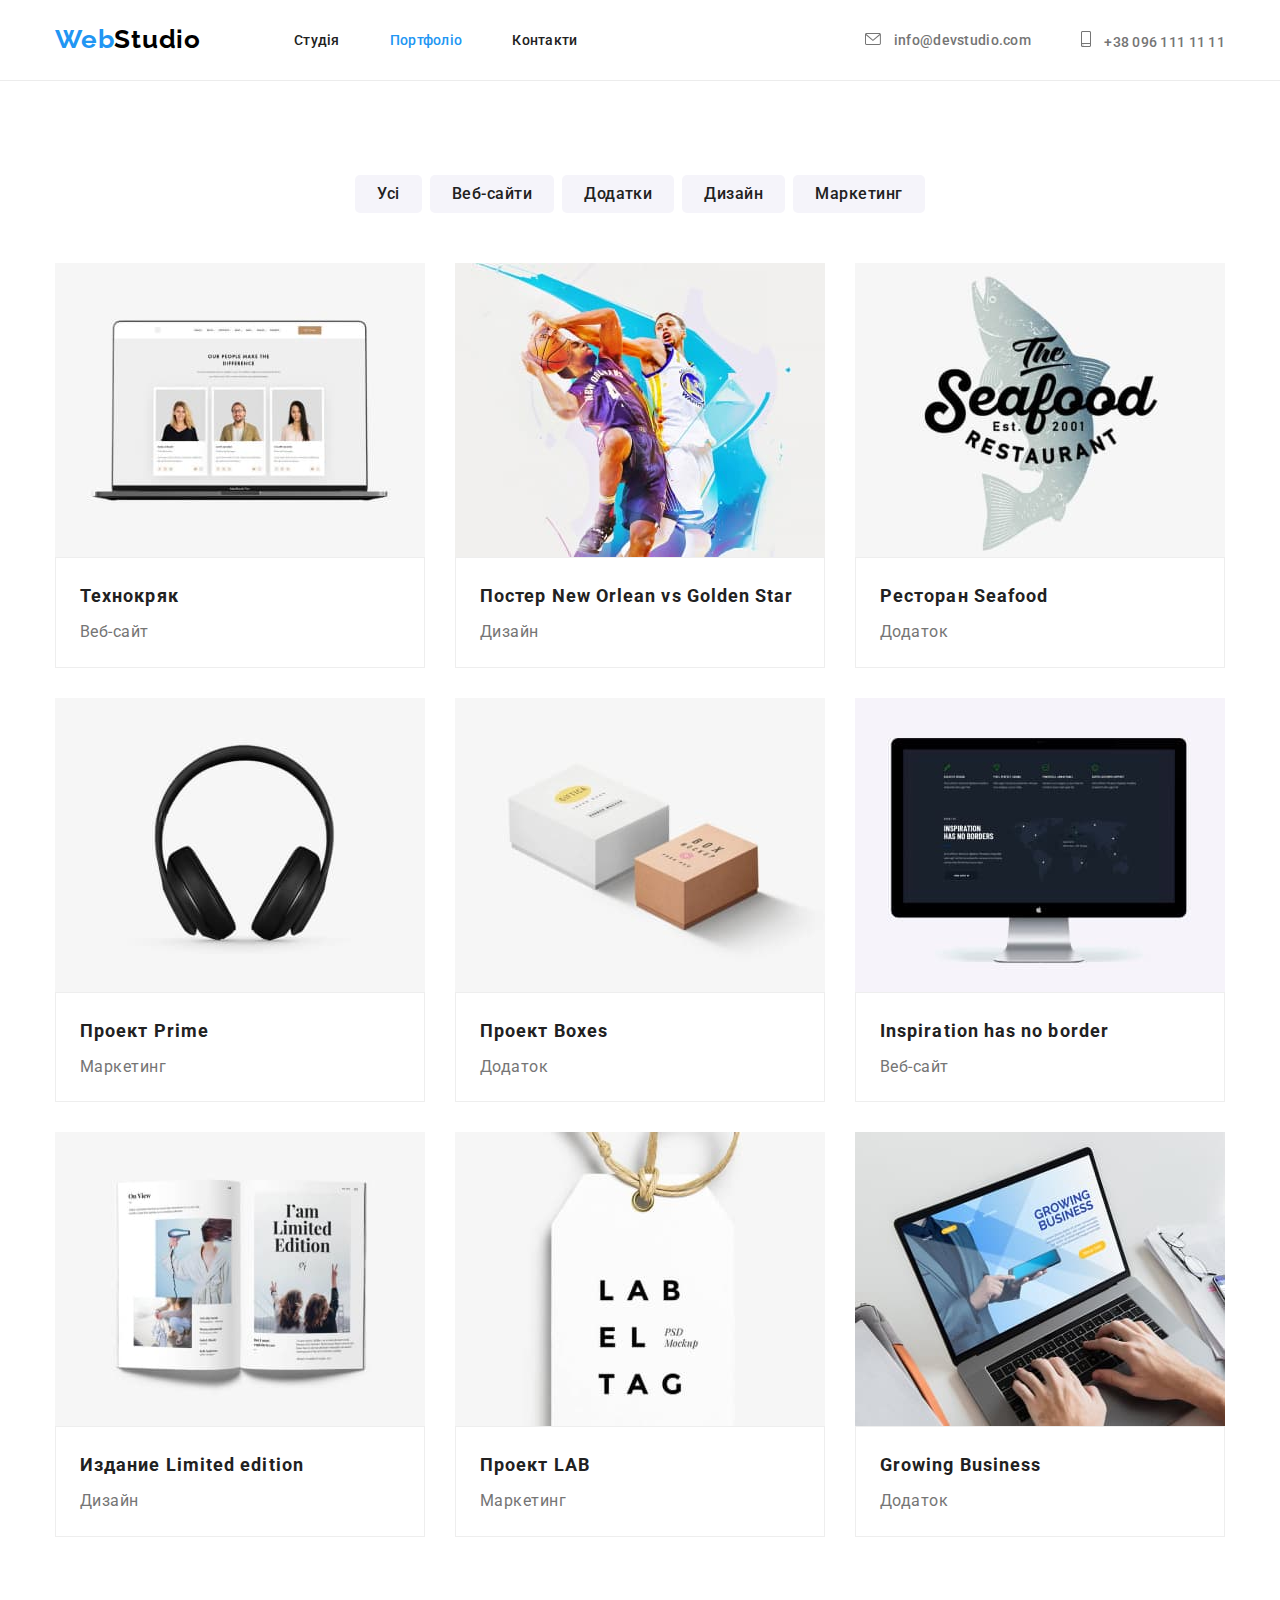
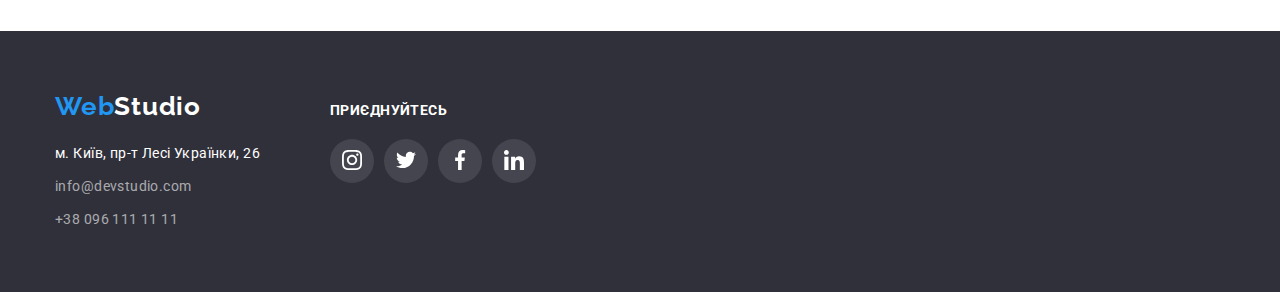
==== portfolio.html @ df3f011e "додані розмітка секціх клієнти, іконки" ====
<!DOCTYPE html>
<html lang="uk">
  <head>
    <meta charset="UTF-8" />
    <meta http-equiv="X-UA-Compatible" content="IE=edge" />
    <meta name="viewport" content="width=device-width, initial-scale=1.0" />
    <title>WebStudio</title>

    <link rel="preconnect" href="https://fonts.googleapis.com" />
    <link rel="preconnect" href="https://fonts.gstatic.com" crossorigin />
    <link
      href="https://fonts.googleapis.com/css2?family=Raleway:wght@700&family=Roboto:wght@400;500;700;900&display=swap"
      rel="stylesheet"
    />

    <link
      rel="stylesheet"
      href="https://cdnjs.cloudflare.com/ajax/libs/modern-normalize/1.1.0/modern-normalize.min.css"
    />
    <link rel="stylesheet" href="./css/styles.css" />
  </head>
  <body>
    <!-- хедер -->

    <header class="header">
      <div class="container site-nav">
        <nav class="nav">
          <a href="./index.html" class="logo"> <span class="accent-logo">Web</span>Studio</a>
          <ul class="site-menu">
            <li class="item"><a href="./index.html" class="link">Студія</a></li>
            <li class="item"><a href="./portfolio.html" class="link current">Портфоліо</a></li>
            <li class="item"><a href="" class="link">Контакти</a></li>
          </ul>
        </nav>
        <ul class="contact-list">
          <li class="item">
            <a href="mailto:info@devstudio.com" class="link">
              <svg class="contact-icon" width="16px" height="12px">
                <use href="./images/symbol-defs.svg#icon-envelope"></use>
              </svg>
              info@devstudio.com</a
            >
          </li>
          <li class="item">
            <a href="tel:+380961111111" class="link">
              <svg class="contact-icon" width="10px" height="16px">
                <use href="./images/symbol-defs.svg#icon-smartphone"></use>
              </svg>
              +38 096 111 11 11</a
            >
          </li>
        </ul>
      </div>
    </header>

    <main>
      <!-- герой -->

      <section class="section">
        <div class="container">
          <h1 class="visual-hiden">Портфоліо</h1>
          <ul class="buttons-list">
            <li class="item"><button type="button" class="button curent">Усі</button></li>
            <li class="item"><button type="button" class="button">Веб-сайти</button></li>
            <li class="item"><button type="button" class="button">Додатки</button></li>
            <li class="item"><button type="button" class="button">Дизайн</button></li>
            <li class="item"><button type="button" class="button">Маркетинг</button></li>
          </ul>

          <ul class="galery">
            <li class="galery-card">
              <img src="./images/portf1.jpg" alt="Ноутбук" width="370" />
              <div class="card-info">
                <h2 class="card-title">Технокряк</h2>
                <p class="card-text">Веб-сайт</p>
              </div>
            </li>
            <li class="galery-card">
              <img
                src="./images/portf2.jpg"
                alt="Баскетбольний матч New Orlean vs Golden Star"
                width="370"
              />
              <div class="card-info">
                <h2 class="card-title">Постер New Orlean vs Golden Star</h2>
                <p class="card-text">Дизайн</p>
              </div>
            </li>
            <li class="galery-card">
              <img src="./images/portf3.jpg" alt="Постер ресторана Seafood" width="370" />
              <div class="card-info">
                <h2 class="card-title">Ресторан Seafood</h2>
                <p class="card-text">Додаток</p>
              </div>
            </li>
            <li class="galery-card">
              <img src="./images/portf4.jpg" alt="Навушники" width="370" />
              <div class="card-info">
                <h2 class="card-title">Проект Prime</h2>
                <p class="card-text">Маркетинг</p>
              </div>
            </li>
            <li class="galery-card">
              <img src="./images/portf5.jpg" alt="Дві коробки" width="370" />
              <div class="card-info">
                <h2 class="card-title">Проект Boxes</h2>
                <p class="card-text">Додаток</p>
              </div>
            </li>
            <li class="galery-card">
              <img src="./images/portf6.jpg" alt="Екран монитора" width="370" />
              <div class="card-info">
                <h2 class="card-title">Inspiration has no border</h2>
                <p class="card-text">Веб-сайт</p>
              </div>
            </li>
            <li class="galery-card">
              <img src="./images/portf7.jpg" alt="Відкритий журнал" width="370" />
              <div class="card-info">
                <h2 class="card-title">Издание Limited edition</h2>
                <p class="card-text">Дизайн</p>
              </div>
            </li>
            <li class="galery-card">
              <img src="./images/portf8.jpg" alt="Лейбл проекта LAB" width="370" />
              <div class="card-info">
                <h2 class="card-title">Проект LAB</h2>
                <p class="card-text">Маркетинг</p>
              </div>
            </li>
            <li class="galery-card">
              <img src="./images/portf9.jpg" alt="Людина працює за ноутбуком" width="370" />
              <div class="card-info">
                <h2 class="card-title">Growing Business</h2>
                <p class="card-text">Додаток</p>
              </div>
            </li>
          </ul>
        </div>
      </section>
    </main>

    <!-- футер -->

    <footer class="footer">
      <div class="container footer-info">
        <div class="address">
          <a href="./index.html" class="footer-logo">
            <span class="accent-logo">Web</span>Studio
          </a>
          <address>
            <ul class="footer-list">
              <li class="item">
                <a
                  href="https://goo.gl/maps/CPtrU1FHBa2aNyZL9"
                  target="_blank"
                  rel="noopener noreferrer nofollow"
                  class="footer-address"
                >
                  м. Київ, пр-т Лесі Українки, 26
                </a>
              </li>
              <li class="item">
                <a href="mailto:info@devstudio.com" class="footer-link">info@devstudio.com</a>
              </li>
              <li class="item">
                <a href="tel:+380961111111" class="footer-link">+38 096 111 11 11</a>
              </li>
            </ul>
          </address>
        </div>

        <div class="social">
          <h2 class="social-title">Приєднуйтесь</h2>
          <ul class="social-links">
            <li class="item">
              <a class="link" href="">
                <svg class="social-icon" width="20px" height="20px">
                  <use href="./images/symbol-defs.svg#icon-instagram"></use>
                </svg>
              </a>
            </li>
            <li class="item">
              <a class="link" href="">
                <svg class="social-icon" width="20px" height="20px">
                  <use href="./images/symbol-defs.svg#icon-twitter"></use>
                </svg>
              </a>
            </li>
            <li class="item">
              <a class="link" href="">
                <svg class="social-icon" width="20px" height="20px">
                  <use href="./images/symbol-defs.svg#icon-facebook"></use>
                </svg>
              </a>
            </li>
            <li class="item">
              <a class="link" href="">
                <svg class="social-icon" width="20px" height="20px">
                  <use href="./images/symbol-defs.svg#icon-linkedin"></use>
                </svg>
              </a>
            </li>
          </ul>
        </div>
      </div>
    </footer>
  </body>
</html>
---- css/styles.css ----
:root {
  --main-text-color: #757575;
  --background-color: #ffffff;
  --secondary-background-color: #f5f4fa;
  --main-black-color: #212121;
  --seconadary-black-color: #000000;
  --accent-color: #2196f3;
  --hover-accent-color: #1f84d7;
  --footer-background-color: #2f303a;
  --button-bgc-color: #eeeeee;
  --header-border-color: #ececec;
}

body {
  color: var(--main-text-color);
  font-family: 'Roboto', sans-serif;
  font-size: 14px;
  letter-spacing: 0.03em;
  background-color: var(--background-color);
}

ul {
  list-style-type: none;
  margin: 0;
  padding: 0;
}

h1,
h2,
h3,
h4,
h5,
h6,
p {
  margin-top: 0;
  margin-bottom: 0;
}

button {
  display: block;
  margin: 0;
  cursor: pointer;
  border: none;
  border-radius: 4px;
}

img {
  display: block;
  max-width: 100%;
  height: auto;
}
.container {
  width: 1200px;
  padding-left: 15px;
  padding-right: 15px;
  margin-left: auto;
  margin-right: auto;
}

.section {
  padding-top: 94px;
  padding-bottom: 94px;
}

address {
  font-style: normal;
}
.section.no-padding {
  padding-top: 0;
}

.visual-hiden {
  position: absolute;
  width: 1px;
  height: 1px;
  margin: -1px;
  border: 0;
  padding: 0;

  white-space: nowrap;
  clip-path: inset(100%);
  clip: rect(0 0 0 0);
  overflow: hidden;
}

.link {
  color: var(--main-text-color);
  text-decoration: none;
}
/* хедер */

.header {
  border-bottom: 1px solid var(--header-border-color);
}

.site-nav {
  display: flex;
  align-items: center;
}

.nav {
  display: flex;
  align-items: center;
}

.logo {
  color: var(--seconadary-black-color);

  font-family: 'Raleway', sans-serif;
  font-weight: 700;
  font-size: 26px;
  line-height: 1.2;
  letter-spacing: 0.03em;
  text-decoration: none;

  margin-right: 93px;
  padding-top: 24px;
  padding-bottom: 25px;
}

.accent-logo {
  color: var(--accent-color);
}

.site-menu {
  display: flex;
}

.site-menu .item:not(:first-child) {
  margin-left: 50px;
}

.site-menu .link {
  color: var(--main-black-color);

  font-weight: 500;
  font-size: 14px;
  line-height: 1.14;
  letter-spacing: 0.02em;
  text-decoration: none;
}

.site-menu .link:hover,
.site-menu .link:focus {
  color: var(--accent-color);
}

.site-menu .link.current {
  color: var(--accent-color);
}

.contact-list .link {
  color: var(--main-text-color);

  font-weight: 500;
  font-size: 14px;
  line-height: 1.14px;
  letter-spacing: 0.02em;
  text-decoration: none;
}

.contact-list .link:hover,
.contact-list .link:focus {
  color: var(--accent-color);
}

.contact-list {
  display: flex;
  align-items: center;
  margin-left: auto;
}

.contact-list .item:not(:first-child) {
  margin-left: 50px;
}

.contact-icon {
  fill: currentColor;
  margin-right: 10px;
}

.contact-icon:hover,
.contact-icon:focus {
  fill: var(--accent-color);
}

/* герой index.html */

.hero {
  background-color: var(--footer-background-color);
  width: 1600px;
  padding-top: 200px;
  padding-bottom: 200px;
  margin: 0 auto;

  background-image: linear-gradient(rgba(47, 48, 58, 0.4), rgba(47, 48, 58, 0.4)),
    url(../images/bgcimage.jpg);
}

.hero-title {
  color: var(--background-color);

  font-weight: 900;
  font-size: 44px;
  line-height: 1.4;
  text-align: center;
  letter-spacing: 0.06em;
  text-transform: uppercase;

  width: 696px;
  margin: 0 auto 30px;
}

.hero .button {
  color: var(--background-color);
  background-color: var(--accent-color);

  font-family: inherit;
  font-weight: 700;
  font-size: 16px;
  line-height: 1.9;

  letter-spacing: 0.06em;
  border-style: none;
  border-radius: 4px;
  cursor: pointer;

  display: flex;
  align-items: center;
  text-align: center;
  margin: 0 auto;
  min-width: 200px;
  padding: 10px 32px;
}

.hero .button:hover,
.hero .button:focus {
  background-color: var(--hover-accent-color);
}

/* переваги */

.benefits {
  display: flex;
  justify-content: space-between;
  margin-top: 89px;
}

.benefits .item:not(:last-child) {
  width: 270px;
  margin-right: 30px;
}

.benefits-card {
  display: flex;
  justify-content: center;
  align-items: center;

  width: 270px;
  height: 120px;
  margin-bottom: 30px;
  background-color: var(--secondary-background-color);
}

.benefits-title {
  color: var(--main-black-color);

  font-weight: 700;
  font-size: 14px;
  line-height: 1.14;
  letter-spacing: 0.03em;
  text-transform: uppercase;

  margin-bottom: 10px;
}

.benefits-text {
  color: var(--main-text-color);

  font-size: 14px;
  line-height: 1.7;
  letter-spacing: 0.03em;
}

/* чим ми займаємося */

.work-title,
.team-title {
  color: var(--main-black-color);

  font-weight: 700;
  font-size: 36px;
  line-height: 1.16;
  text-align: center;
  letter-spacing: 0.03em;

  margin: 0 auto 50px;
}

.work-list {
  display: flex;
}

.work-list .item:not(:last-child) {
  margin-right: 30px;
}

/* команда */

.section.team {
  background-color: var(--secondary-background-color);
}

.team-subtitle {
  color: var(--main-black-color);

  font-weight: 500;
  font-size: 16px;
  line-height: 1.2;
  text-align: center;
  letter-spacing: 0.03em;
  margin-bottom: 10px;
}

.team-text {
  color: var(--main-text-color);

  font-size: 16px;
  line-height: 1.2;
  text-align: center;
  letter-spacing: 0.03em;
}

.team-description {
  margin-top: 30px;
}

.team-list {
  display: flex;
}

.team-list > .card {
  width: 270px;

  background-color: #ffffff;

  box-shadow: 0px 1px 3px rgba(0, 0, 0, 0.12), 0px 1px 1px rgba(0, 0, 0, 0.14),
    0px 2px 1px rgba(0, 0, 0, 0.2);
  border-radius: 4px;
}

.team-list .card:not(:last-child) {
  margin-right: 30px;
}

/* team social links */
.team-links .social-icon {
  fill: #afb1b8;
}

.team-links {
  margin: 16px 32px 30px;
}

.team-links .link {
  display: flex;
  padding: 0;
  width: 44px;
  height: 44px;
  border-radius: 50%;
  align-items: center;
  justify-content: center;
  fill: #afb1b8;
  background-color: var(--background-color);
}

.team-links {
  display: flex;
}

.team-links .link:hover,
.team-links .link:focus {
  fill: var(--background-color);
  background-color: var(--accent-color);
}

.team-links .item:not(:last-child) {
  margin-right: 10px;
}

/* Clients */
.clients-title {
  color: var(--main-black-color);
  font-weight: 700;
  font-size: 36px;
  line-height: 1.16;
  text-align: center;

  margin-bottom: 50px;
}

.clients-list {
  display: flex;
  justify-content: center;
}

.clients-list .link {
  display: inline-flex;
  justify-content: center;
  align-items: center;
  padding: 0;
  width: 170px;
  height: 94px;
  cursor: pointer;

  fill: #afb1b8;

  border: 1px solid #afb1b8;
  border-radius: 4px;
}

.clients-list .item:not(:last-child) {
  margin-right: 30px;
}

.clients-list .link:hover,
.clients-list .link:focus {
  border-color: var(--accent-color);
  fill: var(--accent-color);
}

.buttons-list {
  display: flex;
  justify-content: center;
  margin-bottom: 50px;
}

.buttons-list .item:not(:first-child) {
  margin-left: 8px;
}

.buttons-list .button {
  color: var(--main-black-color);
  background-color: var(--secondary-background-color);

  font-family: inherit;
  font-style: normal;
  font-weight: 500;
  font-size: 16px;
  line-height: 1.6;
  text-align: center;
  letter-spacing: 0.03em;
  border-style: none;
  border-radius: 5px;
  cursor: pointer;

  padding: 6px 22px;
}

.buttons-list .button:hover,
.buttons-list .button:focus {
  color: var(--background-color);
  background-color: var(--accent-color);

  box-shadow: 0px 3px 1px rgba(0, 0, 0, 0.12), 0px 1px 2px rgba(0, 0, 0, 0.08),
    0px 2px 2px rgba(0, 0, 0, 0.12);
}

.buttons-list .button.current {
  color: var(--background-color);
  background-color: var(--accent-color);

  box-shadow: 0px 3px 1px rgba(0, 0, 0, 0.12), 0px 1px 2px rgba(0, 0, 0, 0.08),
    0px 2px 2px rgba(0, 0, 0, 0.12);
}

.galery {
  display: flex;
  flex-wrap: wrap;
}

.galery-card {
  width: calc((100% - 60px) / 3);
  margin-right: 30px;
  margin-bottom: 30px;
}

.galery-card:hover {
  box-shadow: 0px 1px 1px rgba(0, 0, 0, 0.12), 0px 4px 4px rgba(0, 0, 0, 0.06),
    1px 4px 6px rgba(0, 0, 0, 0.16);

  /* box-shadow: 0px 3px 1px rgba(0, 0, 0, 0.12), 0px 1px 2px rgba(0, 0, 0, 0.08),
    0px 2px 2px rgba(0, 0, 0, 0.12); */
}

.galery .galery-card:nth-child(3n) {
  margin-right: 0;
}

.galery .galery-card:nth-last-child(-n + 3) {
  margin-bottom: 0;
}
.galery-card .card-title {
  color: var(--main-black-color);

  font-weight: 700;
  font-size: 18px;
  line-height: 2;
  letter-spacing: 0.06em;

  margin-bottom: 4px;
}

.galery-card .card-text {
  color: var(--main-text-color);

  font-size: 16px;
  line-height: 1.8;
  letter-spacing: 0.03em;
}

.card-info {
  border: 1px solid var(--button-bgc-color);
  padding: 20px 24px;
}

/* футер */

.container.footer-info {
  display: flex;
  align-items: flex-start;
}

.address {
  padding-top: 60px;
  padding-bottom: 60px;

  margin-right: 70px;
}

.footer {
  background-color: var(--footer-background-color);
}

.footer-logo {
  color: var(--background-color);

  display: inline-block;
  padding: 0;
  margin-bottom: 20px;

  font-family: 'Raleway', sans-serif;
  font-weight: 700;
  font-size: 26px;
  line-height: 1.2;
  letter-spacing: 0.03em;
  text-decoration: none;
}

.footer-address {
  color: var(--background-color);

  font-weight: 400;
  font-size: 14px;
  line-height: 1.7;
  letter-spacing: 0.03em;
  text-decoration: none;
}

.footer-address:hover,
.footer-address:focus {
  color: var(--accent-color);
}

.footer-list .item:not(:last-child) {
  margin-bottom: 9px;
}

.footer-link {
  color: rgba(255, 255, 255, 0.6);

  font-weight: 400;
  font-size: 14px;
  line-height: 1.7;
  letter-spacing: 0.03em;
  text-decoration: none;
  display: inline-block;
}

.footer-link:hover,
.footer-link:focus {
  color: var(--accent-color);
}

.social-title {
  color: var(--background-color);
  font-weight: 700;
  font-size: 14px;
  line-height: 1.14;
  text-transform: uppercase;

  margin-bottom: 20px;
}

.social-links {
  display: flex;
  align-items: center;
}

.social-links .item {
  display: flex;
  width: 44px;
  height: 44px;
  border-radius: 50%;
  align-items: center;
  justify-content: center;

  background-color: rgba(255, 255, 255, 0.1);
  cursor: pointer;
}

.social-links .item:hover,
.social-links .item:focus {
  background-color: var(--accent-color);
}

.social-links .item:not(:last-child) {
  margin-right: 10px;
}

.social-icon {
  fill: var(--background-color);
}

.social {
  padding-top: 72px;
  padding-bottom: 100px;
}

.team-links {
  padding: 0;
  margin: 16px 32px 30px;
}
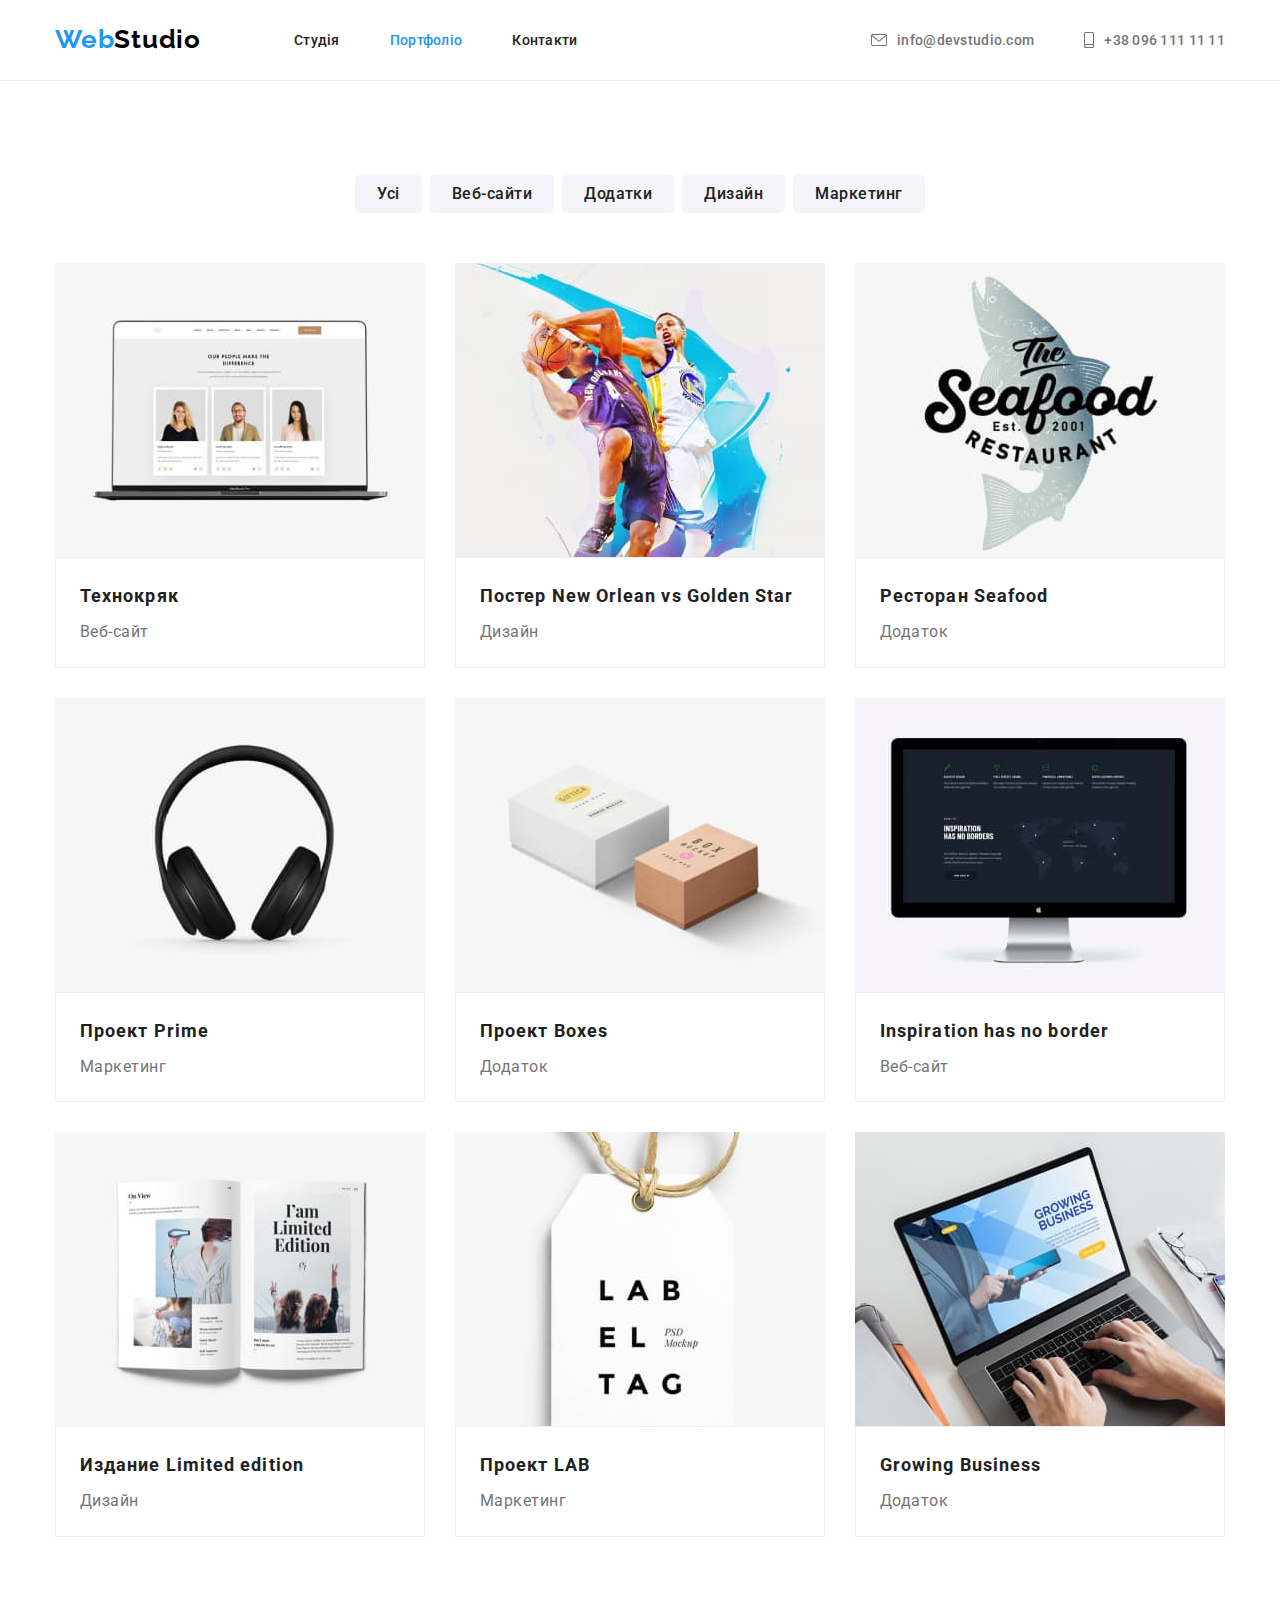
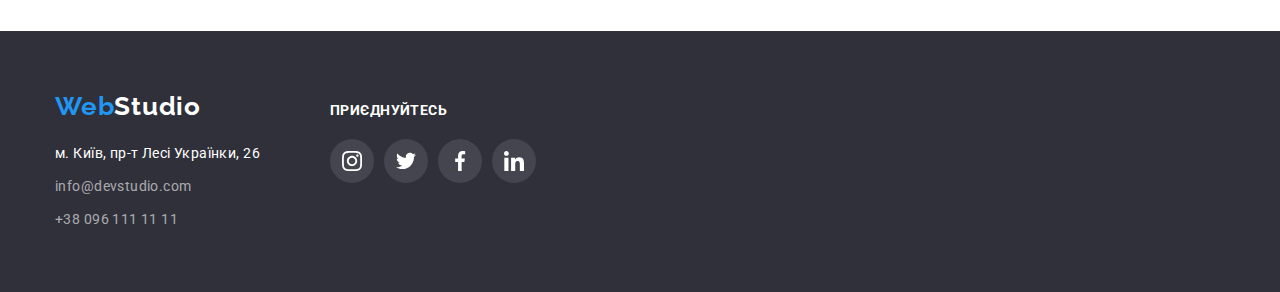
==== commit 80dd9333: "Update portfolio.html" ====
--- a/portfolio.html
+++ b/portfolio.html
@@ -69,71 +69,89 @@
 
           <ul class="galery">
             <li class="galery-card">
-              <img src="./images/portf1.jpg" alt="Ноутбук" width="370" />
-              <div class="card-info">
-                <h2 class="card-title">Технокряк</h2>
-                <p class="card-text">Веб-сайт</p>
-              </div>
-            </li>
-            <li class="galery-card">
-              <img
-                src="./images/portf2.jpg"
-                alt="Баскетбольний матч New Orlean vs Golden Star"
-                width="370"
-              />
-              <div class="card-info">
-                <h2 class="card-title">Постер New Orlean vs Golden Star</h2>
-                <p class="card-text">Дизайн</p>
-              </div>
-            </li>
-            <li class="galery-card">
-              <img src="./images/portf3.jpg" alt="Постер ресторана Seafood" width="370" />
-              <div class="card-info">
-                <h2 class="card-title">Ресторан Seafood</h2>
-                <p class="card-text">Додаток</p>
-              </div>
-            </li>
-            <li class="galery-card">
-              <img src="./images/portf4.jpg" alt="Навушники" width="370" />
-              <div class="card-info">
-                <h2 class="card-title">Проект Prime</h2>
-                <p class="card-text">Маркетинг</p>
-              </div>
-            </li>
-            <li class="galery-card">
-              <img src="./images/portf5.jpg" alt="Дві коробки" width="370" />
-              <div class="card-info">
-                <h2 class="card-title">Проект Boxes</h2>
-                <p class="card-text">Додаток</p>
-              </div>
-            </li>
-            <li class="galery-card">
-              <img src="./images/portf6.jpg" alt="Екран монитора" width="370" />
-              <div class="card-info">
-                <h2 class="card-title">Inspiration has no border</h2>
-                <p class="card-text">Веб-сайт</p>
-              </div>
-            </li>
-            <li class="galery-card">
-              <img src="./images/portf7.jpg" alt="Відкритий журнал" width="370" />
-              <div class="card-info">
-                <h2 class="card-title">Издание Limited edition</h2>
-                <p class="card-text">Дизайн</p>
-              </div>
-            </li>
-            <li class="galery-card">
-              <img src="./images/portf8.jpg" alt="Лейбл проекта LAB" width="370" />
-              <div class="card-info">
-                <h2 class="card-title">Проект LAB</h2>
-                <p class="card-text">Маркетинг</p>
-              </div>
-            </li>
-            <li class="galery-card">
-              <img src="./images/portf9.jpg" alt="Людина працює за ноутбуком" width="370" />
-              <div class="card-info">
-                <h2 class="card-title">Growing Business</h2>
-                <p class="card-text">Додаток</p>
-              </div>
+              <a class="link" href="">
+                <img src="./images/portf1.jpg" alt="Ноутбук" width="370" />
+                <div class="card-info">
+                  <h2 class="card-title">Технокряк</h2>
+                  <p class="card-text">Веб-сайт</p>
+                </div>
+              </a>
+            </li>
+            <li class="galery-card">
+              <a href="" class="link">
+                <img
+                  src="./images/portf2.jpg"
+                  alt="Баскетбольний матч New Orlean vs Golden Star"
+                  width="370"
+                />
+                <div class="card-info">
+                  <h2 class="card-title">Постер New Orlean vs Golden Star</h2>
+                  <p class="card-text">Дизайн</p>
+                </div>
+              </a>
+            </li>
+            <li class="galery-card">
+              <a href="" class="link">
+                <img src="./images/portf3.jpg" alt="Постер ресторана Seafood" width="370" />
+                <div class="card-info">
+                  <h2 class="card-title">Ресторан Seafood</h2>
+                  <p class="card-text">Додаток</p>
+                </div>
+              </a>
+            </li>
+            <li class="galery-card">
+              <a href="" class="link">
+                <img src="./images/portf4.jpg" alt="Навушники" width="370" />
+                <div class="card-info">
+                  <h2 class="card-title">Проект Prime</h2>
+                  <p class="card-text">Маркетинг</p>
+                </div>
+              </a>
+            </li>
+            <li class="galery-card">
+              <a href="" class="link">
+                <img src="./images/portf5.jpg" alt="Дві коробки" width="370" />
+                <div class="card-info">
+                  <h2 class="card-title">Проект Boxes</h2>
+                  <p class="card-text">Додаток</p>
+                </div>
+              </a>
+            </li>
+            <li class="galery-card">
+              <a href="" class="link">
+                <img src="./images/portf6.jpg" alt="Екран монитора" width="370" />
+                <div class="card-info">
+                  <h2 class="card-title">Inspiration has no border</h2>
+                  <p class="card-text">Веб-сайт</p>
+                </div>
+              </a>
+            </li>
+            <li class="galery-card">
+              <a href="" class="link">
+                <img src="./images/portf7.jpg" alt="Відкритий журнал" width="370" />
+                <div class="card-info">
+                  <h2 class="card-title">Издание Limited edition</h2>
+                  <p class="card-text">Дизайн</p>
+                </div>
+              </a>
+            </li>
+            <li class="galery-card">
+              <a href="" class="link">
+                <img src="./images/portf8.jpg" alt="Лейбл проекта LAB" width="370" />
+                <div class="card-info">
+                  <h2 class="card-title">Проект LAB</h2>
+                  <p class="card-text">Маркетинг</p>
+                </div>
+              </a>
+            </li>
+            <li class="galery-card">
+              <a href="" class="link">
+                <img src="./images/portf9.jpg" alt="Людина працює за ноутбуком" width="370" />
+                <div class="card-info">
+                  <h2 class="card-title">Growing Business</h2>
+                  <p class="card-text">Додаток</p>
+                </div>
+              </a>
             </li>
           </ul>
         </div>
--- a/css/styles.css
+++ b/css/styles.css
@@ -150,6 +150,9 @@
 }
 
 .contact-list .link {
+  display: flex;
+  align-items: center;
+
   color: var(--main-text-color);
 
   font-weight: 500;
@@ -188,13 +191,16 @@
 
 .hero {
   background-color: var(--footer-background-color);
-  width: 1600px;
+  max-width: 1600px;
   padding-top: 200px;
   padding-bottom: 200px;
   margin: 0 auto;
 
   background-image: linear-gradient(rgba(47, 48, 58, 0.4), rgba(47, 48, 58, 0.4)),
     url(../images/bgcimage.jpg);
+  background-position: center;
+  background-size: cover;
+  background-repeat: no-repeat;
 }
 
 .hero-title {
@@ -243,7 +249,6 @@
 .benefits {
   display: flex;
   justify-content: space-between;
-  margin-top: 89px;
 }
 
 .benefits .item:not(:last-child) {
@@ -329,10 +334,12 @@
   line-height: 1.2;
   text-align: center;
   letter-spacing: 0.03em;
+
+  margin-bottom: 16px;
 }
 
 .team-description {
-  margin-top: 30px;
+  padding: 30px 0;
 }
 
 .team-list {
@@ -354,23 +361,23 @@
 }
 
 /* team social links */
-.team-links .social-icon {
-  fill: #afb1b8;
+.link-icon {
+  fill: currentColor;
 }
 
 .team-links {
-  margin: 16px 32px 30px;
+  display: flex;
+  justify-content: center;
 }
 
 .team-links .link {
   display: flex;
-  padding: 0;
   width: 44px;
   height: 44px;
   border-radius: 50%;
   align-items: center;
   justify-content: center;
-  fill: #afb1b8;
+  color: #afb1b8;
   background-color: var(--background-color);
 }
 
@@ -380,7 +387,7 @@
 
 .team-links .link:hover,
 .team-links .link:focus {
-  fill: var(--background-color);
+  color: var(--background-color);
   background-color: var(--accent-color);
 }
 
@@ -405,15 +412,13 @@
 }
 
 .clients-list .link {
-  display: inline-flex;
+  display: flex;
   justify-content: center;
   align-items: center;
-  padding: 0;
   width: 170px;
   height: 94px;
-  cursor: pointer;
-
-  fill: #afb1b8;
+
+  color: #afb1b8;
 
   border: 1px solid #afb1b8;
   border-radius: 4px;
@@ -426,7 +431,7 @@
 .clients-list .link:hover,
 .clients-list .link:focus {
   border-color: var(--accent-color);
-  fill: var(--accent-color);
+  color: var(--accent-color);
 }
 
 .buttons-list {
@@ -485,7 +490,12 @@
   margin-bottom: 30px;
 }
 
-.galery-card:hover {
+.galery-card .link {
+  display: block;
+}
+
+.galery-card .link:hover,
+.galery-card .link:focus {
   box-shadow: 0px 1px 1px rgba(0, 0, 0, 0.12), 0px 4px 4px rgba(0, 0, 0, 0.06),
     1px 4px 6px rgba(0, 0, 0, 0.16);
 
@@ -528,18 +538,16 @@
 
 .container.footer-info {
   display: flex;
-  align-items: flex-start;
+  align-items: baseline;
 }
 
 .address {
-  padding-top: 60px;
-  padding-bottom: 60px;
-
   margin-right: 70px;
 }
 
 .footer {
   background-color: var(--footer-background-color);
+  padding: 60px 0;
 }
 
 .footer-logo {
@@ -607,7 +615,7 @@
   align-items: center;
 }
 
-.social-links .item {
+.social-links .link {
   display: flex;
   width: 44px;
   height: 44px;
@@ -616,11 +624,10 @@
   justify-content: center;
 
   background-color: rgba(255, 255, 255, 0.1);
-  cursor: pointer;
-}
-
-.social-links .item:hover,
-.social-links .item:focus {
+}
+
+.social-links .link:hover,
+.social-links .link:focus {
   background-color: var(--accent-color);
 }
 
@@ -631,13 +638,3 @@
 .social-icon {
   fill: var(--background-color);
 }
-
-.social {
-  padding-top: 72px;
-  padding-bottom: 100px;
-}
-
-.team-links {
-  padding: 0;
-  margin: 16px 32px 30px;
-}
